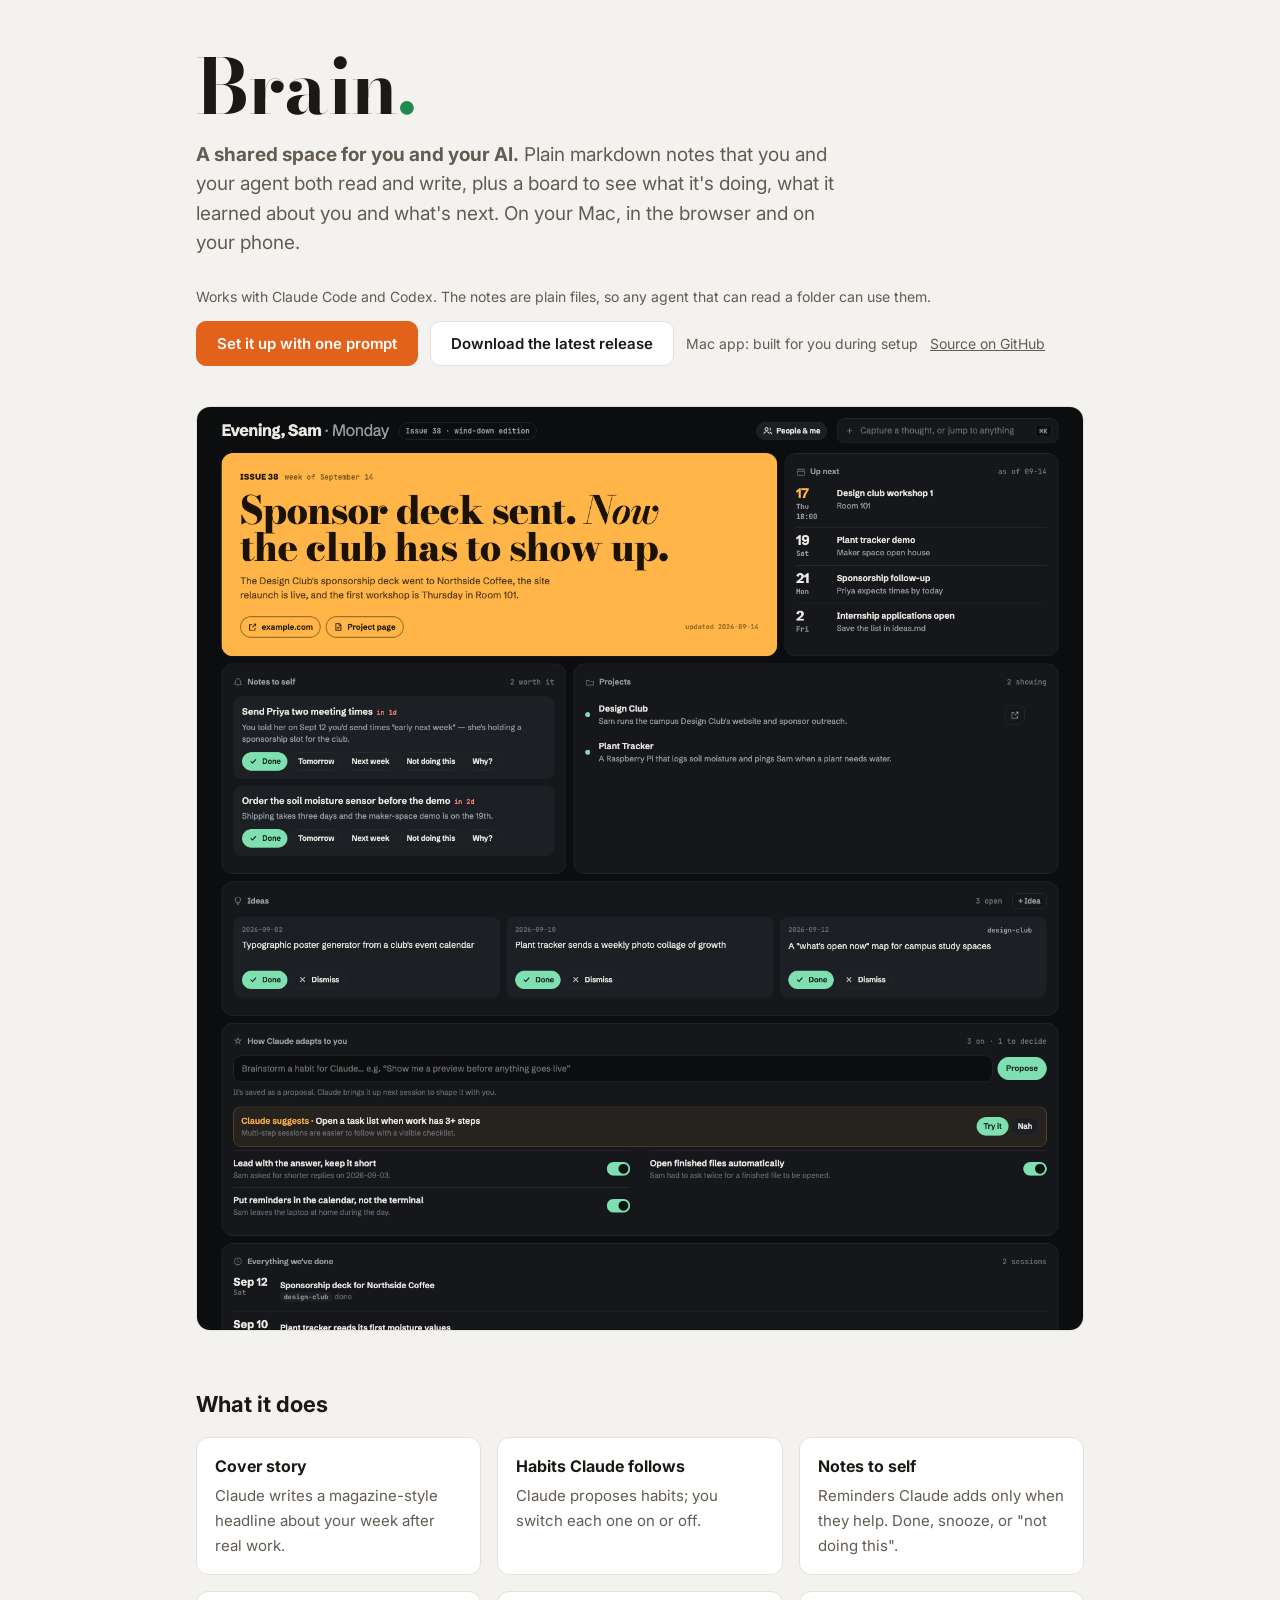
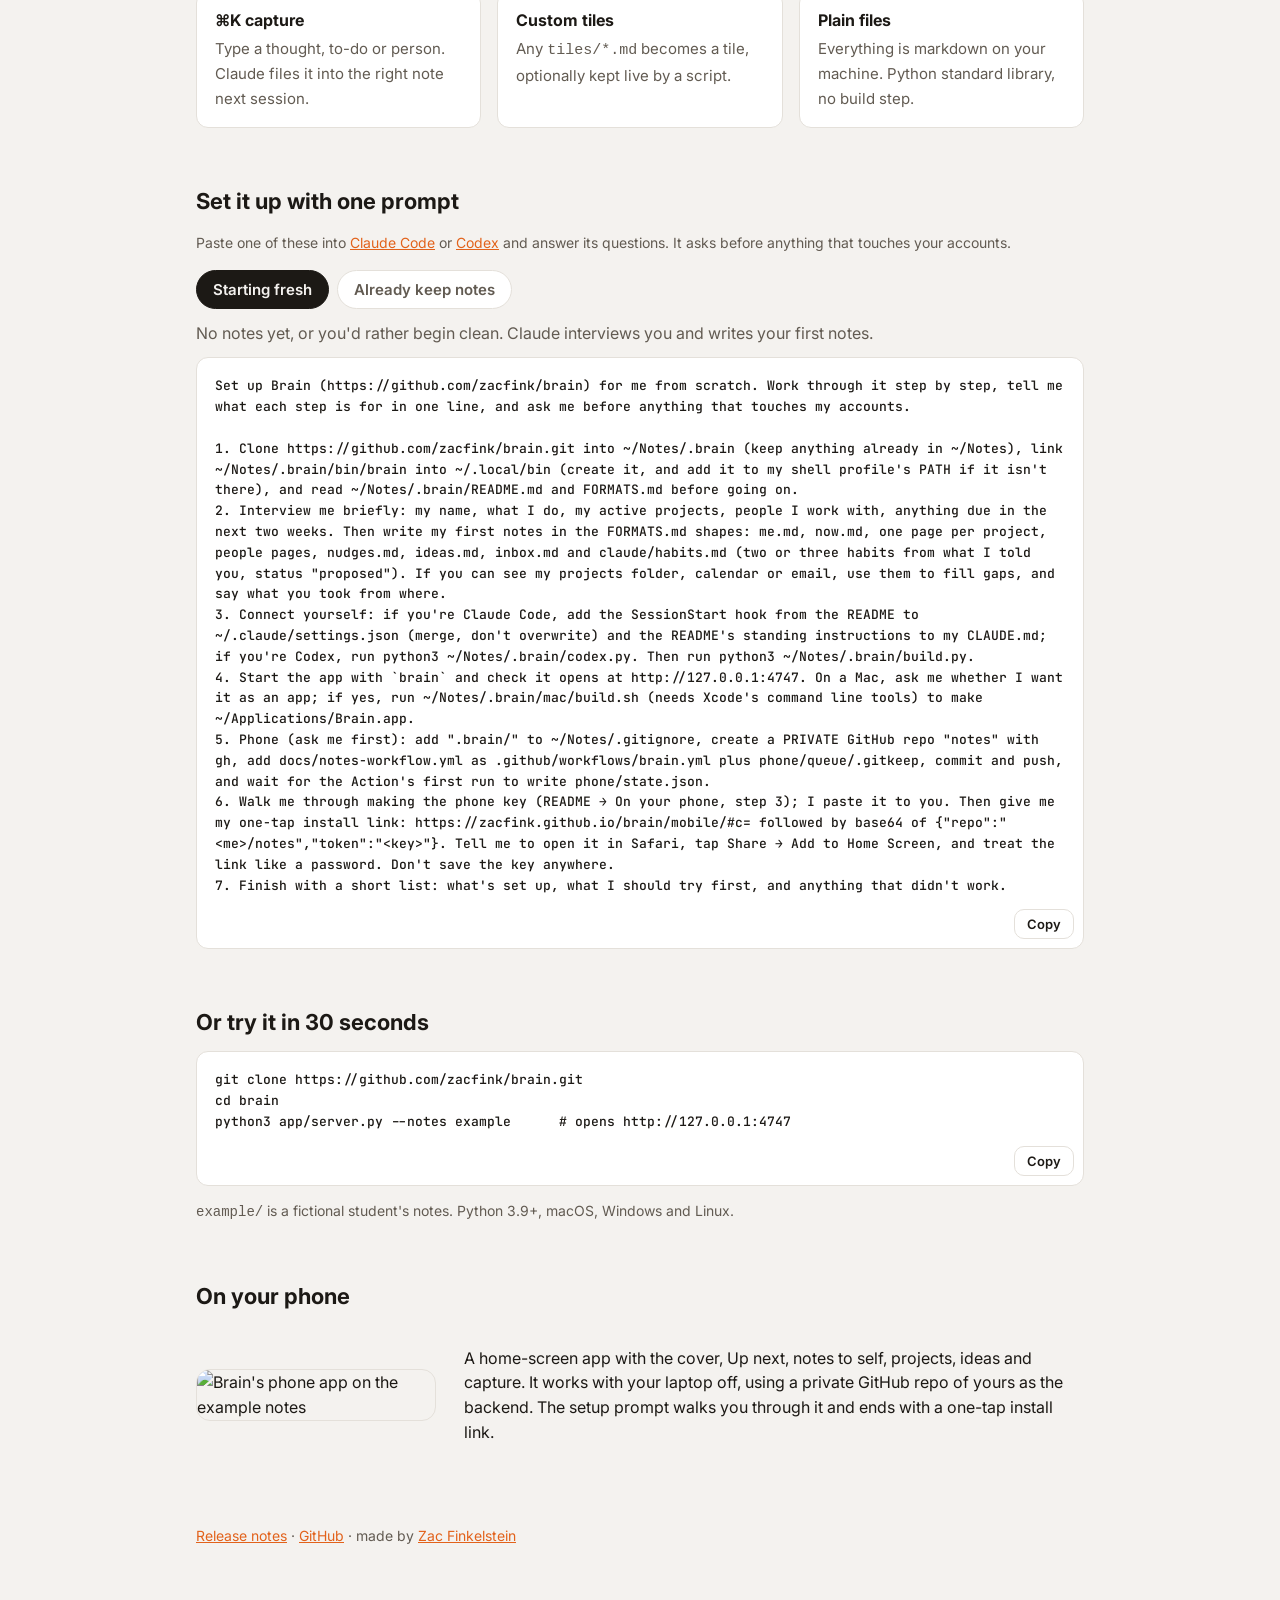
==== index.html @ a4e73961 "Reposition as a shared space for you and your AI; Codex in setup prompts README top and download pag" ====
<!doctype html>
<html lang="en">
<head>
<meta charset="utf-8">
<meta name="viewport" content="width=device-width, initial-scale=1">
<title>Brain — a shared space for you and your AI</title>
<meta name="description" content="Plain markdown notes you and your AI agent both read and write, plus a board to see what it's doing, what it learned about you and what's next. Works with Claude Code and Codex.">
<link rel="icon" href="mobile/icon-192.png">
<link rel="apple-touch-icon" href="mobile/icon-180.png">
<link rel="preconnect" href="https://fonts.googleapis.com">
<link rel="preconnect" href="https://fonts.gstatic.com" crossorigin>
<link href="https://fonts.googleapis.com/css2?family=Inter:wght@400;500;600;700&family=Bodoni+Moda:opsz,wght@6..96,700&family=JetBrains+Mono:wght@500&display=swap" rel="stylesheet">
<style>
/* Brain light / dark, from app/theme.css */
:root { --bg: #f4f2ef; --tile: #ffffff; --line: #e4e0da; --ink: #1c1915; --muted: #625b52; --accent: #e2621b; --accent-ink: #ffffff; --good: #1f8a4c; color-scheme: light dark; }
@media (prefers-color-scheme: dark) {
  :root { --bg: #0e0d0c; --tile: #171513; --line: #2a2622; --ink: #efeae3; --muted: #a19a91; --accent: #ff8a3d; --accent-ink: #1a0d03; --good: #5fd38d; }
}
* { box-sizing: border-box; }
body { margin: 0; background: var(--bg); color: var(--ink); font: 16px/1.55 Inter, system-ui, sans-serif; }
main { max-width: 920px; margin: 0 auto; padding: 48px 16px 80px; }
h1 { font: 700 clamp(44px, 9vw, 76px)/1 "Bodoni Moda", Georgia, serif; margin: 0 0 16px; letter-spacing: -.01em; }
h1 .dot { color: var(--good); }
h2 { font-size: 22px; margin: 56px 0 8px; }
.lede { font-size: 19px; color: var(--muted); max-width: 640px; margin: 0 0 28px; }
.actions { display: flex; flex-wrap: wrap; gap: 12px; align-items: center; }
.btn { display: inline-block; padding: 12px 20px; border-radius: 10px; font: 600 15px Inter, sans-serif; text-decoration: none; border: 1px solid var(--line); color: var(--ink); background: var(--tile); cursor: pointer; }
.btn.primary { background: var(--accent); color: var(--accent-ink); border-color: var(--accent); }
.small { font-size: 14px; color: var(--muted); }
a { color: var(--accent); }
img { max-width: 100%; height: auto; border-radius: 14px; border: 1px solid var(--line); display: block; }
.shot { margin: 40px 0 0; }
.tabs { display: flex; gap: 8px; margin: 16px 0 0; flex-wrap: wrap; }
.tabs button { font: 600 15px Inter, sans-serif; padding: 9px 16px; border-radius: 999px; border: 1px solid var(--line); background: var(--tile); color: var(--muted); cursor: pointer; }
.tabs button[aria-selected="true"] { background: var(--ink); color: var(--bg); border-color: var(--ink); }
.prompt { position: relative; margin-top: 12px; }
.prompt p { margin: 8px 0 12px; color: var(--muted); }
pre { margin: 0; padding: 18px; background: var(--tile); border: 1px solid var(--line); border-radius: 12px; overflow-x: auto; font: 500 13px/1.6 "JetBrains Mono", ui-monospace, monospace; white-space: pre-wrap; overflow-wrap: anywhere; padding-bottom: 52px; }
.copy.btn { position: absolute; bottom: 10px; right: 10px; padding: 6px 12px; font-size: 13px; }
.grid { display: grid; grid-template-columns: repeat(auto-fit, minmax(min(240px, 100%), 1fr)); gap: 16px; margin-top: 16px; }
.card { background: var(--tile); border: 1px solid var(--line); border-radius: 12px; padding: 16px 18px; }
.card b { display: block; margin-bottom: 4px; }
.card span { color: var(--muted); font-size: 15px; }
.phone { display: grid; grid-template-columns: minmax(0, 240px) 1fr; gap: 28px; align-items: center; margin-top: 16px; }
@media (max-width: 600px) { .phone { grid-template-columns: 1fr; } .phone img { max-width: 240px; } }
footer { margin-top: 64px; font-size: 14px; color: var(--muted); }
:focus-visible { outline: 2px solid var(--accent); outline-offset: 2px; }
</style>
</head>
<body>
<main>
  <h1>Brain<span class="dot">.</span></h1>
  <p class="lede"><b>A shared space for you and your AI.</b> Plain markdown notes that you and your agent both read and write, plus a board to see what it's doing, what it learned about you and what's next. On your Mac, in the browser and on your phone.</p>
  <p class="small">Works with Claude Code and Codex. The notes are plain files, so any agent that can read a folder can use them.</p>
  <div class="actions">
    <a class="btn primary" href="#setup">Set it up with one prompt</a>
    <a class="btn" href="https://github.com/zacfink/brain/releases/latest">Download the latest release</a>
    <span class="small">Mac app: built for you during setup</span>
    <a class="small" href="https://github.com/zacfink/brain">Source on GitHub</a>
  </div>
  <img class="shot" src="docs/screenshot.png" alt="Brain app running on the example notes">

  <h2>What it does</h2>
  <div class="grid">
    <div class="card"><b>Cover story</b><span>Claude writes a magazine-style headline about your week after real work.</span></div>
    <div class="card"><b>Habits Claude follows</b><span>Claude proposes habits; you switch each one on or off.</span></div>
    <div class="card"><b>Notes to self</b><span>Reminders Claude adds only when they help. Done, snooze, or "not doing this".</span></div>
    <div class="card"><b>⌘K capture</b><span>Type a thought, to-do or person. Claude files it into the right note next session.</span></div>
    <div class="card"><b>Custom tiles</b><span>Any <code>tiles/*.md</code> becomes a tile, optionally kept live by a script.</span></div>
    <div class="card"><b>Plain files</b><span>Everything is markdown on your machine. Python standard library, no build step.</span></div>
  </div>

  <h2 id="setup">Set it up with one prompt</h2>
  <p class="small">Paste one of these into <a href="https://claude.com/claude-code">Claude Code</a> or <a href="https://github.com/openai/codex">Codex</a> and answer its questions. It asks before anything that touches your accounts.</p>
  <div class="tabs" role="tablist">
    <button role="tab" aria-selected="true" aria-controls="p-fresh" id="t-fresh">Starting fresh</button>
    <button role="tab" aria-selected="false" aria-controls="p-notes" id="t-notes">Already keep notes</button>
  </div>
  <div class="prompt" role="tabpanel" id="p-fresh" aria-labelledby="t-fresh">
    <p>No notes yet, or you'd rather begin clean. Claude interviews you and writes your first notes.</p>
    <pre>Set up Brain (https://github.com/zacfink/brain) for me from scratch. Work through it step by step, tell me what each step is for in one line, and ask me before anything that touches my accounts.

1. Clone https://github.com/zacfink/brain.git into ~/Notes/.brain (keep anything already in ~/Notes), link ~/Notes/.brain/bin/brain into ~/.local/bin (create it, and add it to my shell profile's PATH if it isn't there), and read ~/Notes/.brain/README.md and FORMATS.md before going on.
2. Interview me briefly: my name, what I do, my active projects, people I work with, anything due in the next two weeks. Then write my first notes in the FORMATS.md shapes: me.md, now.md, one page per project, people pages, nudges.md, ideas.md, inbox.md and claude/habits.md (two or three habits from what I told you, status "proposed"). If you can see my projects folder, calendar or email, use them to fill gaps, and say what you took from where.
3. Connect yourself: if you're Claude Code, add the SessionStart hook from the README to ~/.claude/settings.json (merge, don't overwrite) and the README's standing instructions to my CLAUDE.md; if you're Codex, run python3 ~/Notes/.brain/codex.py. Then run python3 ~/Notes/.brain/build.py.
4. Start the app with `brain` and check it opens at http://127.0.0.1:4747. On a Mac, ask me whether I want it as an app; if yes, run ~/Notes/.brain/mac/build.sh (needs Xcode's command line tools) to make ~/Applications/Brain.app.
5. Phone (ask me first): add ".brain/" to ~/Notes/.gitignore, create a PRIVATE GitHub repo "notes" with gh, add docs/notes-workflow.yml as .github/workflows/brain.yml plus phone/queue/.gitkeep, commit and push, and wait for the Action's first run to write phone/state.json.
6. Walk me through making the phone key (README → On your phone, step 3); I paste it to you. Then give me my one-tap install link: https://zacfink.github.io/brain/mobile/#c= followed by base64 of {"repo":"&lt;me&gt;/notes","token":"&lt;key&gt;"}. Tell me to open it in Safari, tap Share → Add to Home Screen, and treat the link like a password. Don't save the key anywhere.
7. Finish with a short list: what's set up, what I should try first, and anything that didn't work.</pre>
    <button class="btn copy" type="button">Copy</button>
  </div>
  <div class="prompt" role="tabpanel" id="p-notes" aria-labelledby="t-notes" hidden>
    <p>Obsidian, Notion, Apple Notes or a markdown folder. Claude builds your Brain from them and never touches the originals.</p>
    <pre>Set up Brain (https://github.com/zacfink/brain) for me from the notes I already have. Work through it step by step, tell me what each step is for in one line, and ask me before anything that touches my accounts.

1. Ask me where my existing notes are (an Obsidian vault, a Notion or Apple Notes export, or any folder of markdown or text). Treat that folder as read-only: never move, rename, edit or delete anything in it. If it is ~/Notes itself, stop and ask me where Brain's notes should go instead.
2. Clone https://github.com/zacfink/brain.git into ~/Notes/.brain (keep anything already in ~/Notes), link ~/Notes/.brain/bin/brain into ~/.local/bin (create it, and add it to my shell profile's PATH if it isn't there), and read ~/Notes/.brain/README.md and FORMATS.md before going on.
3. Skim my existing notes and tell me in a few lines what you found: active projects, people, anything due soon, recurring themes. Ask me at most 3 short questions to fill gaps.
4. Draft my Brain notes in the FORMATS.md shapes from what you found: me.md, now.md, one page per active project, people pages, nudges.md, ideas.md, inbox.md and claude/habits.md (two or three habits, status "proposed"). After each fact, note which original file it came from. Leave out anything that looks private (passwords, health, money) unless I say to include it. Show me the list of pages before writing them.
5. Connect yourself: if you're Claude Code, add the SessionStart hook from the README to ~/.claude/settings.json (merge, don't overwrite) and the README's standing instructions to my CLAUDE.md; if you're Codex, run python3 ~/Notes/.brain/codex.py. Then run python3 ~/Notes/.brain/build.py.
6. Start the app with `brain` and check it opens at http://127.0.0.1:4747. On a Mac, ask me whether I want it as an app; if yes, run ~/Notes/.brain/mac/build.sh (needs Xcode's command line tools) to make ~/Applications/Brain.app.
7. Phone (ask me first): add ".brain/" to ~/Notes/.gitignore, create a PRIVATE GitHub repo "notes" with gh, add docs/notes-workflow.yml as .github/workflows/brain.yml plus phone/queue/.gitkeep, commit and push, and wait for the Action's first run to write phone/state.json. Then walk me through the phone key (README → On your phone, step 3) and give me my one-tap install link, as in the from-scratch setup. Don't save the key anywhere.
8. Finish with a short list: what's set up, what came from which of my old notes, what I should try first, and anything that didn't work.</pre>
    <button class="btn copy" type="button">Copy</button>
  </div>

  <h2>Or try it in 30 seconds</h2>
  <div class="prompt">
    <pre>git clone https://github.com/zacfink/brain.git
cd brain
python3 app/server.py --notes example      # opens http://127.0.0.1:4747</pre>
    <button class="btn copy" type="button">Copy</button>
  </div>
  <p class="small"><code>example/</code> is a fictional student's notes. Python 3.9+, macOS, Windows and Linux.</p>

  <h2>On your phone</h2>
  <div class="phone">
    <img src="docs/phone.png" alt="Brain's phone app on the example notes" loading="lazy">
    <p>A home-screen app with the cover, Up next, notes to self, projects, ideas and capture. It works with your laptop off, using a private GitHub repo of yours as the backend. The setup prompt walks you through it and ends with a one-tap install link.</p>
  </div>

  <footer><a href="https://github.com/zacfink/brain/releases/latest">Release notes</a> · <a href="https://github.com/zacfink/brain">GitHub</a> · made by <a href="https://zacfinkelstein.ca">Zac Finkelstein</a></footer>
</main>
<script>
document.querySelectorAll('[role=tab]').forEach(t => t.onclick = () => {
  document.querySelectorAll('[role=tab]').forEach(o => {
    const on = o === t;
    o.setAttribute('aria-selected', on);
    document.getElementById(o.getAttribute('aria-controls')).hidden = !on;
  });
});
document.querySelectorAll('.copy').forEach(b => b.onclick = async () => {
  try { await navigator.clipboard.writeText(b.previousElementSibling.textContent); b.textContent = 'Copied'; }
  catch { b.textContent = 'Select and copy'; }
  setTimeout(() => b.textContent = 'Copy', 1600);
});
</script>
</body>
</html>
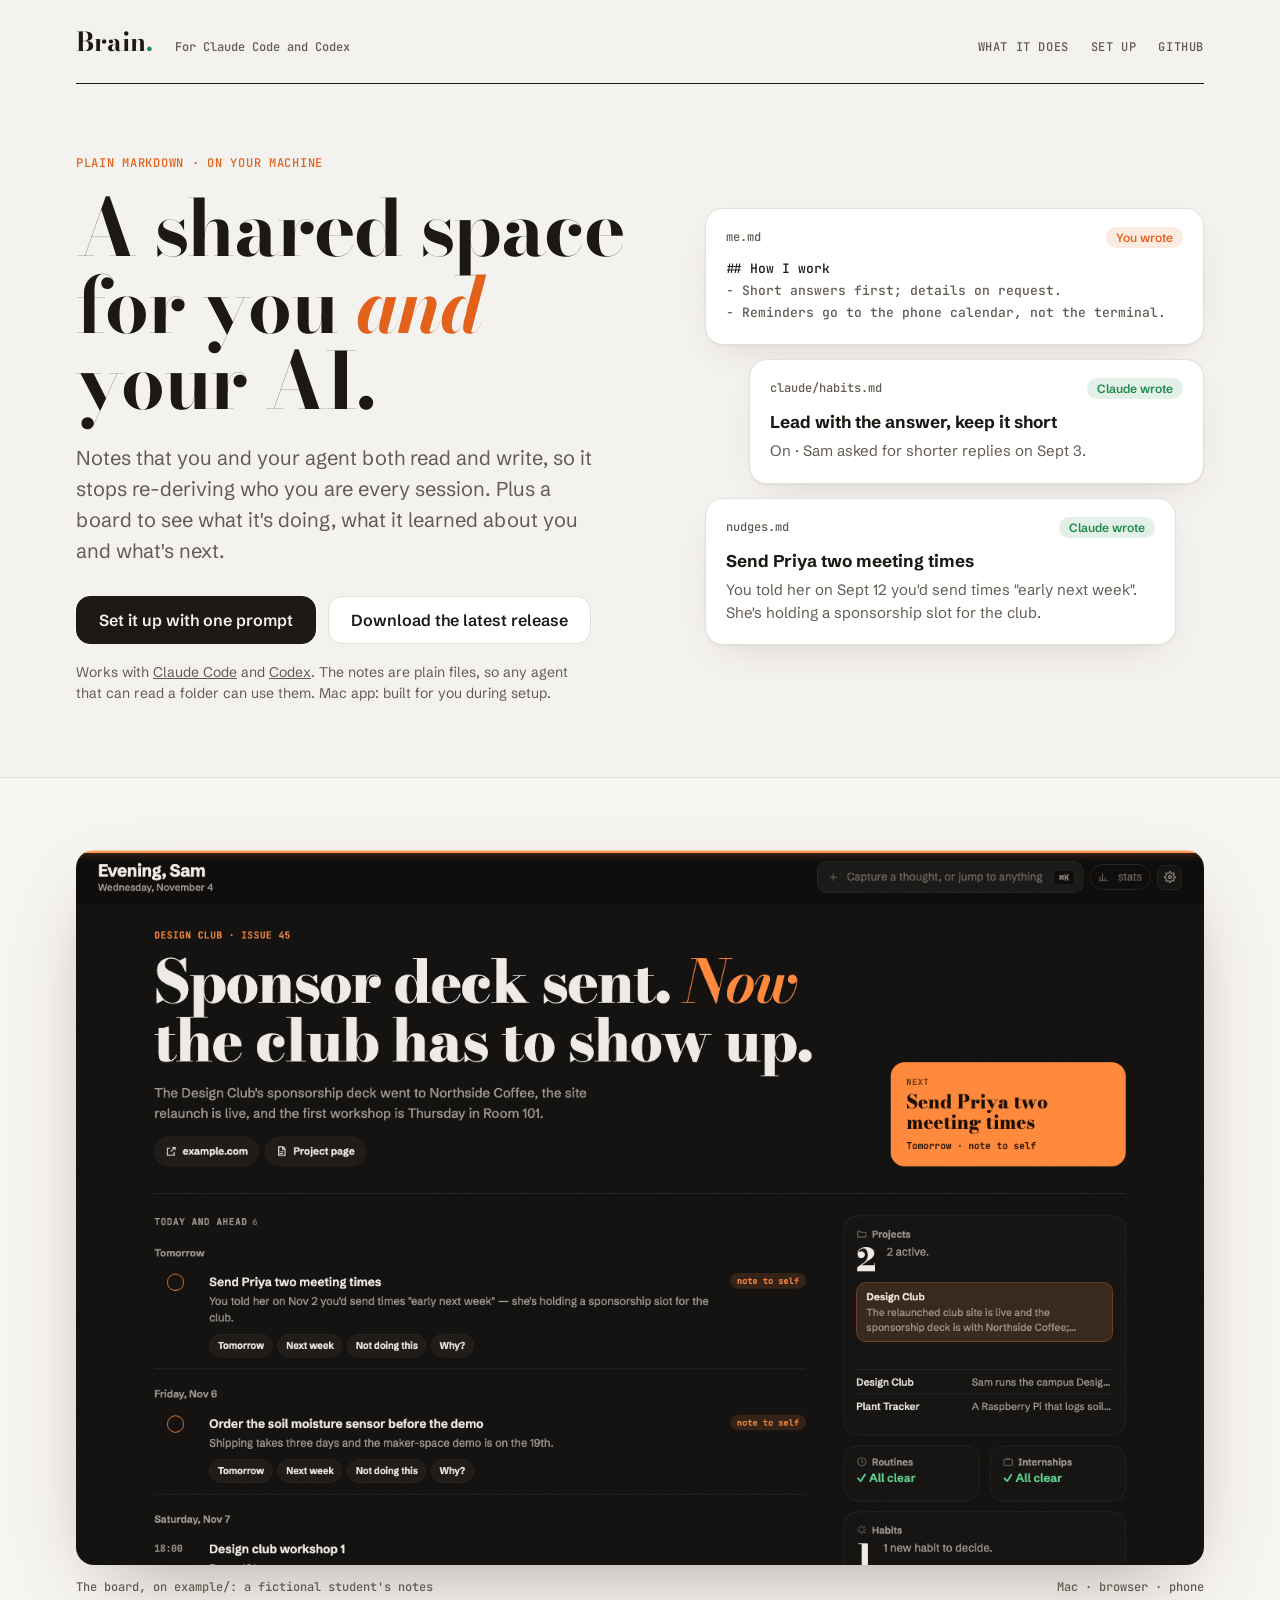
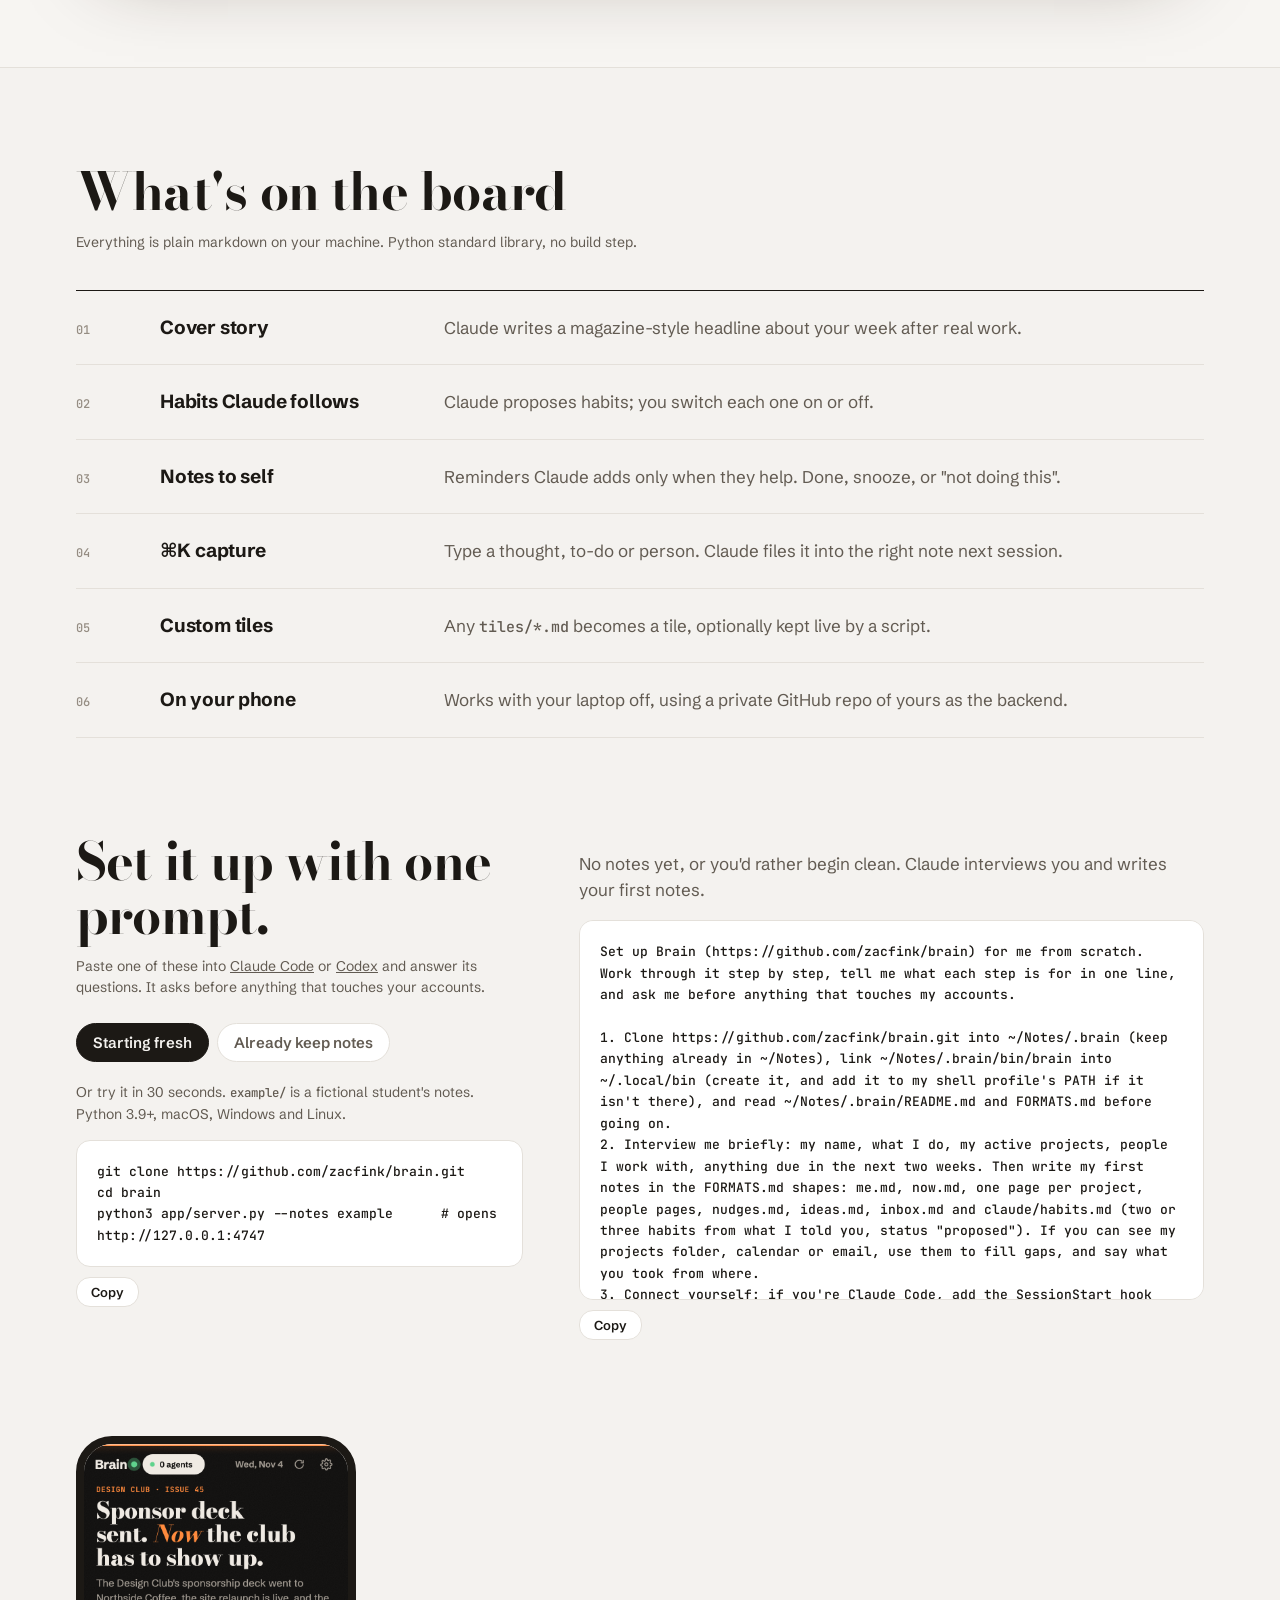
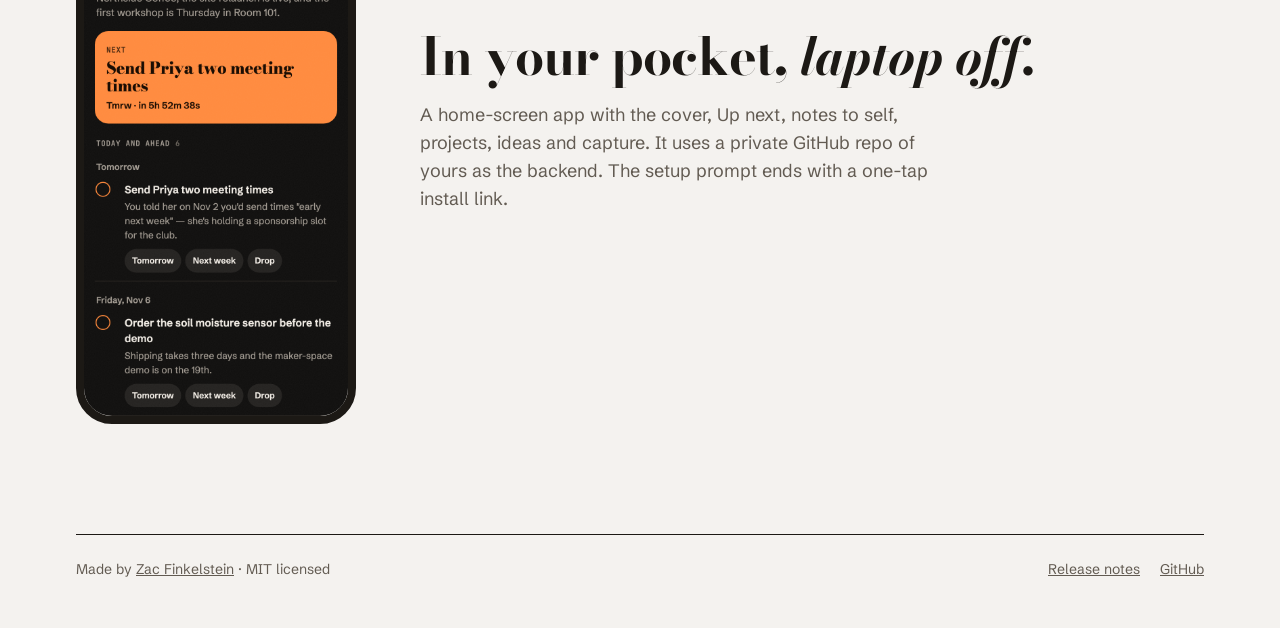
==== commit cc8844ba: "Front page redesign + Two authors download page - New default layout, Front page (Mac and phone): th" ====
--- a/index.html
+++ b/index.html
@@ -9,76 +9,170 @@
 <link rel="apple-touch-icon" href="mobile/icon-180.png">
 <link rel="preconnect" href="https://fonts.googleapis.com">
 <link rel="preconnect" href="https://fonts.gstatic.com" crossorigin>
-<link href="https://fonts.googleapis.com/css2?family=Inter:wght@400;500;600;700&family=Bodoni+Moda:opsz,wght@6..96,700&family=JetBrains+Mono:wght@500&display=swap" rel="stylesheet">
+<link href="https://fonts.googleapis.com/css2?family=Schibsted+Grotesk:wght@400;500;600;700&family=Bodoni+Moda:ital,opsz,wght@0,6..96,700;1,6..96,700&family=JetBrains+Mono:wght@500&display=swap" rel="stylesheet">
 <style>
-/* Brain light / dark, from app/theme.css */
-:root { --bg: #f4f2ef; --tile: #ffffff; --line: #e4e0da; --ink: #1c1915; --muted: #625b52; --accent: #e2621b; --accent-ink: #ffffff; --good: #1f8a4c; color-scheme: light dark; }
-@media (prefers-color-scheme: dark) {
-  :root { --bg: #0e0d0c; --tile: #171513; --line: #2a2622; --ink: #efeae3; --muted: #a19a91; --accent: #ff8a3d; --accent-ink: #1a0d03; --good: #5fd38d; }
+/* Brain light / dark, from app/theme.css. The hero shows real lines from example/, labelled by who wrote them. */
+:root { --bg: #f4f2ef; --tile: #ffffff; --tile-2: #f7f5f2; --line: #e4e0da; --ink: #1c1915; --muted: #625b52; --dim: #958d83;
+  --accent: #e2621b; --accent-ink: #fff; --cover: #ffb547; --good: #1f8a4c; color-scheme: light dark;
+  --sans: "Schibsted Grotesk", -apple-system, system-ui, sans-serif; --display: "Bodoni Moda", Didot, Georgia, serif; --mono: "JetBrains Mono", ui-monospace, monospace; }
+@media (prefers-color-scheme: dark) { :root:not([data-theme=light]) { --bg: #0e0d0c; --tile: #171513; --tile-2: #1f1c19; --line: #2a2622; --ink: #efeae3; --muted: #a19a91; --dim: #6f6961; --accent: #ff8a3d; --accent-ink: #1a0d03; --good: #5fd38d; } }
+* { box-sizing: border-box; }
+body { margin: 0; background: var(--bg); color: var(--ink); font: 17px/1.55 var(--sans); -webkit-font-smoothing: antialiased; }
+a { color: inherit; }
+.wrap { max-width: 1160px; margin: 0 auto; padding: 0 16px; }
+nav { display: flex; align-items: baseline; gap: 22px; padding: 22px 0; border-bottom: 1px solid var(--ink); }
+.mark { font: 700 26px var(--display); text-decoration: none; }
+.mark i { color: var(--good); font-style: normal; }
+nav .sp { flex: 1; }
+nav a.l { font: 500 12px var(--mono); color: var(--muted); text-decoration: none; text-transform: uppercase; letter-spacing: .05em; }
+.meta { font: 500 12px var(--mono); color: var(--muted); }
+
+.hero { display: grid; grid-template-columns: 1.15fr 1fr; gap: 56px; padding: 64px 0 72px; align-items: center; }
+.kicker { font: 500 12px var(--mono); color: var(--accent); letter-spacing: .06em; text-transform: uppercase; }
+h1 { font: 700 clamp(44px, 6.2vw, 78px)/.98 var(--display); letter-spacing: -.02em; margin: 16px 0 22px; }
+h1 em { color: var(--accent); }
+.lede { font-size: 20px; color: var(--muted); max-width: 520px; margin: 0 0 30px; }
+.actions { display: flex; gap: 12px; flex-wrap: wrap; align-items: center; }
+.btn { display: inline-flex; padding: 13px 22px; border-radius: 14px; font: 600 16px var(--sans); text-decoration: none; border: 1px solid var(--line); background: var(--tile); color: var(--ink); cursor: pointer; transition: transform .18s, background-color .2s; }
+.btn:active { transform: scale(.96); }
+.btn.primary { background: var(--ink); color: var(--bg); border-color: var(--ink); }
+.small { font-size: 14px; color: var(--muted); }
+.fine { margin: 18px 0 0; max-width: 520px; }
+:focus-visible { outline: 2px solid var(--accent); outline-offset: 2px; }
+
+/* The two-author stack: real lines from example/ */
+.stack { position: relative; display: grid; gap: 14px; }
+.file { background: var(--tile); border: 1px solid var(--line); border-radius: 18px; padding: 18px 20px 20px; box-shadow: 0 1px 2px rgba(60,40,20,.05), 0 14px 40px -18px rgba(60,40,20,.18); }
+.file:nth-child(2) { margin-left: 44px; }
+.file:nth-child(3) { margin-right: 28px; }
+.file header { display: flex; align-items: center; gap: 10px; font: 500 12px var(--mono); color: var(--muted); margin-bottom: 10px; }
+.file header .sp { flex: 1; }
+.by { font: 600 12px var(--sans); padding: 3px 10px; border-radius: 999px; }
+.by.you { background: color-mix(in srgb, var(--accent) 13%, transparent); color: var(--accent); }
+.by.ai { background: color-mix(in srgb, var(--good) 13%, transparent); color: var(--good); }
+.file h4 { margin: 0 0 4px; font-size: 17px; }
+.file p { margin: 0; color: var(--muted); font-size: 15px; }
+.file .md { font: 500 13px/1.7 var(--mono); color: var(--muted); }
+.file .md b { color: var(--ink); font-weight: 500; }
+
+.band { background: var(--tile-2); border-top: 1px solid var(--line); border-bottom: 1px solid var(--line); padding: 72px 0; }
+.band img { display: block; width: 100%; border-radius: 18px; box-shadow: 0 30px 80px -30px rgba(40,25,10,.4); }
+.cap { display: flex; justify-content: space-between; margin-top: 14px; }
+
+h2 { font: 700 clamp(32px, 4.6vw, 52px)/1.04 var(--display); letter-spacing: -.015em; margin: 0 0 12px; }
+section { padding: 96px 0 0; }
+.rows { margin-top: 36px; border-top: 1px solid var(--ink); }
+.row { display: grid; grid-template-columns: 60px 260px 1fr; gap: 24px; padding: 22px 0; border-bottom: 1px solid var(--line); align-items: baseline; }
+.row .n { font: 500 12px var(--mono); color: var(--dim); }
+.row b { font-size: 19px; letter-spacing: -.01em; }
+.row span { color: var(--muted); }
+code { font: 500 .88em var(--mono); }
+
+.setup { display: grid; grid-template-columns: 1fr 1.4fr; gap: 56px; }
+.tabs { display: flex; gap: 8px; flex-wrap: wrap; margin: 24px 0 0; }
+.tabs button { font: 600 15px var(--sans); padding: 9px 16px; border-radius: 999px; border: 1px solid var(--line); background: var(--tile); color: var(--muted); cursor: pointer; }
+.tabs button[aria-selected="true"] { background: var(--ink); color: var(--bg); border-color: var(--ink); }
+.panel p { color: var(--muted); }
+.prompt { position: relative; }
+pre { margin: 0; padding: 20px; background: var(--tile); border: 1px solid var(--line); border-radius: 14px; font: 500 13px/1.65 var(--mono); white-space: pre-wrap; overflow-wrap: anywhere; max-height: 380px; overflow: auto; }
+.copy { margin-top: 10px; padding: 6px 14px; font-size: 13px; }
+.try { margin-top: 20px; }
+
+.phone { display: grid; grid-template-columns: 280px 1fr; gap: 64px; align-items: center; }
+.phone img { width: 100%; border-radius: 36px; border: 8px solid var(--ink); display: block; }
+footer { margin-top: 110px; padding: 24px 0 48px; border-top: 1px solid var(--ink); display: flex; gap: 20px; flex-wrap: wrap; }
+footer .sp { flex: 1; }
+
+@media (max-width: 800px) {
+  nav a.l { display: none; }
+  .hero, .setup, .phone { grid-template-columns: 1fr; gap: 36px; }
+  .hero { padding-top: 36px; }
+  .file:nth-child(2) { margin-left: 18px; } .file:nth-child(3) { margin-right: 12px; }
+  .row { grid-template-columns: 1fr; gap: 4px; }
+  .phone img { max-width: 240px; }
 }
-* { box-sizing: border-box; }
-body { margin: 0; background: var(--bg); color: var(--ink); font: 16px/1.55 Inter, system-ui, sans-serif; }
-main { max-width: 920px; margin: 0 auto; padding: 48px 16px 80px; }
-h1 { font: 700 clamp(44px, 9vw, 76px)/1 "Bodoni Moda", Georgia, serif; margin: 0 0 16px; letter-spacing: -.01em; }
-h1 .dot { color: var(--good); }
-h2 { font-size: 22px; margin: 56px 0 8px; }
-.lede { font-size: 19px; color: var(--muted); max-width: 640px; margin: 0 0 28px; }
-.actions { display: flex; flex-wrap: wrap; gap: 12px; align-items: center; }
-.btn { display: inline-block; padding: 12px 20px; border-radius: 10px; font: 600 15px Inter, sans-serif; text-decoration: none; border: 1px solid var(--line); color: var(--ink); background: var(--tile); cursor: pointer; }
-.btn.primary { background: var(--accent); color: var(--accent-ink); border-color: var(--accent); }
-.small { font-size: 14px; color: var(--muted); }
-a { color: var(--accent); }
-img { max-width: 100%; height: auto; border-radius: 14px; border: 1px solid var(--line); display: block; }
-.shot { margin: 40px 0 0; }
-.tabs { display: flex; gap: 8px; margin: 16px 0 0; flex-wrap: wrap; }
-.tabs button { font: 600 15px Inter, sans-serif; padding: 9px 16px; border-radius: 999px; border: 1px solid var(--line); background: var(--tile); color: var(--muted); cursor: pointer; }
-.tabs button[aria-selected="true"] { background: var(--ink); color: var(--bg); border-color: var(--ink); }
-.prompt { position: relative; margin-top: 12px; }
-.prompt p { margin: 8px 0 12px; color: var(--muted); }
-pre { margin: 0; padding: 18px; background: var(--tile); border: 1px solid var(--line); border-radius: 12px; overflow-x: auto; font: 500 13px/1.6 "JetBrains Mono", ui-monospace, monospace; white-space: pre-wrap; overflow-wrap: anywhere; padding-bottom: 52px; }
-.copy.btn { position: absolute; bottom: 10px; right: 10px; padding: 6px 12px; font-size: 13px; }
-.grid { display: grid; grid-template-columns: repeat(auto-fit, minmax(min(240px, 100%), 1fr)); gap: 16px; margin-top: 16px; }
-.card { background: var(--tile); border: 1px solid var(--line); border-radius: 12px; padding: 16px 18px; }
-.card b { display: block; margin-bottom: 4px; }
-.card span { color: var(--muted); font-size: 15px; }
-.phone { display: grid; grid-template-columns: minmax(0, 240px) 1fr; gap: 28px; align-items: center; margin-top: 16px; }
-@media (max-width: 600px) { .phone { grid-template-columns: 1fr; } .phone img { max-width: 240px; } }
-footer { margin-top: 64px; font-size: 14px; color: var(--muted); }
-:focus-visible { outline: 2px solid var(--accent); outline-offset: 2px; }
+@media (prefers-reduced-motion: reduce) { .btn { transition: none; } }
 </style>
 </head>
 <body>
-<main>
-  <h1>Brain<span class="dot">.</span></h1>
-  <p class="lede"><b>A shared space for you and your AI.</b> Plain markdown notes that you and your agent both read and write, plus a board to see what it's doing, what it learned about you and what's next. On your Mac, in the browser and on your phone.</p>
-  <p class="small">Works with Claude Code and Codex. The notes are plain files, so any agent that can read a folder can use them.</p>
-  <div class="actions">
-    <a class="btn primary" href="#setup">Set it up with one prompt</a>
-    <a class="btn" href="https://github.com/zacfink/brain/releases/latest">Download the latest release</a>
-    <span class="small">Mac app: built for you during setup</span>
-    <a class="small" href="https://github.com/zacfink/brain">Source on GitHub</a>
+<div class="wrap">
+  <nav>
+    <a class="mark" href="#">Brain<i>.</i></a>
+    <span class="meta">For Claude Code and Codex</span>
+    <span class="sp"></span>
+    <a class="l" href="#what">What it does</a>
+    <a class="l" href="#setup">Set up</a>
+    <a class="l" href="https://github.com/zacfink/brain">GitHub</a>
+  </nav>
+
+  <header class="hero">
+    <div>
+      <span class="kicker">Plain markdown · on your machine</span>
+      <h1>A shared space for you <em>and</em> your AI.</h1>
+      <p class="lede">Notes that you and your agent both read and write, so it stops re-deriving who you are every session. Plus a board to see what it's doing, what it learned about you and what's next.</p>
+      <div class="actions">
+        <a class="btn primary" href="#setup">Set it up with one prompt</a>
+        <a class="btn" href="https://github.com/zacfink/brain/releases/latest">Download the latest release</a>
+      </div>
+      <p class="small fine">Works with <a href="https://claude.com/claude-code">Claude Code</a> and <a href="https://github.com/openai/codex">Codex</a>. The notes are plain files, so any agent that can read a folder can use them. Mac app: built for you during setup.</p>
+    </div>
+    <div class="stack" aria-label="Example notes from the demo folder">
+      <div class="file">
+        <header><span>me.md</span><span class="sp"></span><span class="by you">You wrote</span></header>
+        <div class="md"><b>## How I work</b><br>- Short answers first; details on request.<br>- Reminders go to the phone calendar, not the terminal.</div>
+      </div>
+      <div class="file">
+        <header><span>claude/habits.md</span><span class="sp"></span><span class="by ai">Claude wrote</span></header>
+        <h4>Lead with the answer, keep it short</h4>
+        <p>On · Sam asked for shorter replies on Sept 3.</p>
+      </div>
+      <div class="file">
+        <header><span>nudges.md</span><span class="sp"></span><span class="by ai">Claude wrote</span></header>
+        <h4>Send Priya two meeting times</h4>
+        <p>You told her on Sept 12 you'd send times "early next week". She's holding a sponsorship slot for the club.</p>
+      </div>
+    </div>
+  </header>
+</div>
+
+<div class="band">
+  <div class="wrap">
+    <img src="docs/screenshot.png" alt="Brain app running on the example notes">
+    <div class="cap"><span class="meta">The board, on example/: a fictional student's notes</span><span class="meta">Mac · browser · phone</span></div>
   </div>
-  <img class="shot" src="docs/screenshot.png" alt="Brain app running on the example notes">
-
-  <h2>What it does</h2>
-  <div class="grid">
-    <div class="card"><b>Cover story</b><span>Claude writes a magazine-style headline about your week after real work.</span></div>
-    <div class="card"><b>Habits Claude follows</b><span>Claude proposes habits; you switch each one on or off.</span></div>
-    <div class="card"><b>Notes to self</b><span>Reminders Claude adds only when they help. Done, snooze, or "not doing this".</span></div>
-    <div class="card"><b>⌘K capture</b><span>Type a thought, to-do or person. Claude files it into the right note next session.</span></div>
-    <div class="card"><b>Custom tiles</b><span>Any <code>tiles/*.md</code> becomes a tile, optionally kept live by a script.</span></div>
-    <div class="card"><b>Plain files</b><span>Everything is markdown on your machine. Python standard library, no build step.</span></div>
-  </div>
-
-  <h2 id="setup">Set it up with one prompt</h2>
-  <p class="small">Paste one of these into <a href="https://claude.com/claude-code">Claude Code</a> or <a href="https://github.com/openai/codex">Codex</a> and answer its questions. It asks before anything that touches your accounts.</p>
-  <div class="tabs" role="tablist">
-    <button role="tab" aria-selected="true" aria-controls="p-fresh" id="t-fresh">Starting fresh</button>
-    <button role="tab" aria-selected="false" aria-controls="p-notes" id="t-notes">Already keep notes</button>
-  </div>
-  <div class="prompt" role="tabpanel" id="p-fresh" aria-labelledby="t-fresh">
-    <p>No notes yet, or you'd rather begin clean. Claude interviews you and writes your first notes.</p>
-    <pre>Set up Brain (https://github.com/zacfink/brain) for me from scratch. Work through it step by step, tell me what each step is for in one line, and ask me before anything that touches my accounts.
+</div>
+
+<div class="wrap">
+  <section id="what">
+    <h2>What's on the board</h2>
+    <p class="small">Everything is plain markdown on your machine. Python standard library, no build step.</p>
+    <div class="rows">
+      <div class="row"><span class="n">01</span><b>Cover story</b><span>Claude writes a magazine-style headline about your week after real work.</span></div>
+      <div class="row"><span class="n">02</span><b>Habits Claude follows</b><span>Claude proposes habits; you switch each one on or off.</span></div>
+      <div class="row"><span class="n">03</span><b>Notes to self</b><span>Reminders Claude adds only when they help. Done, snooze, or "not doing this".</span></div>
+      <div class="row"><span class="n">04</span><b>⌘K capture</b><span>Type a thought, to-do or person. Claude files it into the right note next session.</span></div>
+      <div class="row"><span class="n">05</span><b>Custom tiles</b><span>Any <code>tiles/*.md</code> becomes a tile, optionally kept live by a script.</span></div>
+      <div class="row"><span class="n">06</span><b>On your phone</b><span>Works with your laptop off, using a private GitHub repo of yours as the backend.</span></div>
+    </div>
+  </section>
+
+  <section id="setup" class="setup">
+    <div>
+      <h2>Set it up with one prompt.</h2>
+      <p class="small">Paste one of these into <a href="https://claude.com/claude-code">Claude Code</a> or <a href="https://github.com/openai/codex">Codex</a> and answer its questions. It asks before anything that touches your accounts.</p>
+      <div class="tabs" role="tablist">
+        <button role="tab" aria-selected="true" aria-controls="p-fresh" id="t-fresh">Starting fresh</button>
+        <button role="tab" aria-selected="false" aria-controls="p-notes" id="t-notes">Already keep notes</button>
+      </div>
+      <div class="try prompt"><p class="small">Or try it in 30 seconds. <code>example/</code> is a fictional student's notes. Python 3.9+, macOS, Windows and Linux.</p>
+        <pre>git clone https://github.com/zacfink/brain.git
+cd brain
+python3 app/server.py --notes example      # opens http://127.0.0.1:4747</pre><button class="btn copy" type="button">Copy</button></div>
+    </div>
+    <div>
+      <div class="panel" role="tabpanel" id="p-fresh" aria-labelledby="t-fresh">
+        <p>No notes yet, or you'd rather begin clean. Claude interviews you and writes your first notes.</p>
+        <div class="prompt"><pre>Set up Brain (https://github.com/zacfink/brain) for me from scratch. Work through it step by step, tell me what each step is for in one line, and ask me before anything that touches my accounts.
 
 1. Clone https://github.com/zacfink/brain.git into ~/Notes/.brain (keep anything already in ~/Notes), link ~/Notes/.brain/bin/brain into ~/.local/bin (create it, and add it to my shell profile's PATH if it isn't there), and read ~/Notes/.brain/README.md and FORMATS.md before going on.
 2. Interview me briefly: my name, what I do, my active projects, people I work with, anything due in the next two weeks. Then write my first notes in the FORMATS.md shapes: me.md, now.md, one page per project, people pages, nudges.md, ideas.md, inbox.md and claude/habits.md (two or three habits from what I told you, status "proposed"). If you can see my projects folder, calendar or email, use them to fill gaps, and say what you took from where.
@@ -86,12 +180,11 @@
 4. Start the app with `brain` and check it opens at http://127.0.0.1:4747. On a Mac, ask me whether I want it as an app; if yes, run ~/Notes/.brain/mac/build.sh (needs Xcode's command line tools) to make ~/Applications/Brain.app.
 5. Phone (ask me first): add ".brain/" to ~/Notes/.gitignore, create a PRIVATE GitHub repo "notes" with gh, add docs/notes-workflow.yml as .github/workflows/brain.yml plus phone/queue/.gitkeep, commit and push, and wait for the Action's first run to write phone/state.json.
 6. Walk me through making the phone key (README → On your phone, step 3); I paste it to you. Then give me my one-tap install link: https://zacfink.github.io/brain/mobile/#c= followed by base64 of {"repo":"&lt;me&gt;/notes","token":"&lt;key&gt;"}. Tell me to open it in Safari, tap Share → Add to Home Screen, and treat the link like a password. Don't save the key anywhere.
-7. Finish with a short list: what's set up, what I should try first, and anything that didn't work.</pre>
-    <button class="btn copy" type="button">Copy</button>
-  </div>
-  <div class="prompt" role="tabpanel" id="p-notes" aria-labelledby="t-notes" hidden>
-    <p>Obsidian, Notion, Apple Notes or a markdown folder. Claude builds your Brain from them and never touches the originals.</p>
-    <pre>Set up Brain (https://github.com/zacfink/brain) for me from the notes I already have. Work through it step by step, tell me what each step is for in one line, and ask me before anything that touches my accounts.
+7. Finish with a short list: what's set up, what I should try first, and anything that didn't work.</pre><button class="btn copy" type="button">Copy</button></div>
+      </div>
+      <div class="panel" role="tabpanel" id="p-notes" aria-labelledby="t-notes" hidden>
+        <p>Obsidian, Notion, Apple Notes or a markdown folder. Claude builds your Brain from them and never touches the originals.</p>
+        <div class="prompt"><pre>Set up Brain (https://github.com/zacfink/brain) for me from the notes I already have. Work through it step by step, tell me what each step is for in one line, and ask me before anything that touches my accounts.
 
 1. Ask me where my existing notes are (an Obsidian vault, a Notion or Apple Notes export, or any folder of markdown or text). Treat that folder as read-only: never move, rename, edit or delete anything in it. If it is ~/Notes itself, stop and ask me where Brain's notes should go instead.
 2. Clone https://github.com/zacfink/brain.git into ~/Notes/.brain (keep anything already in ~/Notes), link ~/Notes/.brain/bin/brain into ~/.local/bin (create it, and add it to my shell profile's PATH if it isn't there), and read ~/Notes/.brain/README.md and FORMATS.md before going on.
@@ -100,35 +193,24 @@
 5. Connect yourself: if you're Claude Code, add the SessionStart hook from the README to ~/.claude/settings.json (merge, don't overwrite) and the README's standing instructions to my CLAUDE.md; if you're Codex, run python3 ~/Notes/.brain/codex.py. Then run python3 ~/Notes/.brain/build.py.
 6. Start the app with `brain` and check it opens at http://127.0.0.1:4747. On a Mac, ask me whether I want it as an app; if yes, run ~/Notes/.brain/mac/build.sh (needs Xcode's command line tools) to make ~/Applications/Brain.app.
 7. Phone (ask me first): add ".brain/" to ~/Notes/.gitignore, create a PRIVATE GitHub repo "notes" with gh, add docs/notes-workflow.yml as .github/workflows/brain.yml plus phone/queue/.gitkeep, commit and push, and wait for the Action's first run to write phone/state.json. Then walk me through the phone key (README → On your phone, step 3) and give me my one-tap install link, as in the from-scratch setup. Don't save the key anywhere.
-8. Finish with a short list: what's set up, what came from which of my old notes, what I should try first, and anything that didn't work.</pre>
-    <button class="btn copy" type="button">Copy</button>
-  </div>
-
-  <h2>Or try it in 30 seconds</h2>
-  <div class="prompt">
-    <pre>git clone https://github.com/zacfink/brain.git
-cd brain
-python3 app/server.py --notes example      # opens http://127.0.0.1:4747</pre>
-    <button class="btn copy" type="button">Copy</button>
-  </div>
-  <p class="small"><code>example/</code> is a fictional student's notes. Python 3.9+, macOS, Windows and Linux.</p>
-
-  <h2>On your phone</h2>
-  <div class="phone">
-    <img src="docs/phone.png" alt="Brain's phone app on the example notes" loading="lazy">
-    <p>A home-screen app with the cover, Up next, notes to self, projects, ideas and capture. It works with your laptop off, using a private GitHub repo of yours as the backend. The setup prompt walks you through it and ends with a one-tap install link.</p>
-  </div>
-
-  <footer><a href="https://github.com/zacfink/brain/releases/latest">Release notes</a> · <a href="https://github.com/zacfink/brain">GitHub</a> · made by <a href="https://zacfinkelstein.ca">Zac Finkelstein</a></footer>
-</main>
+8. Finish with a short list: what's set up, what came from which of my old notes, what I should try first, and anything that didn't work.</pre><button class="btn copy" type="button">Copy</button></div>
+      </div>
+    </div>
+  </section>
+
+  <section class="phone">
+    <img src="docs/phone.png" loading="lazy" alt="Brain's phone app on the example notes">
+    <div>
+      <h2>In your pocket, <em>laptop off.</em></h2>
+      <p class="small" style="font-size:18px;max-width:520px">A home-screen app with the cover, Up next, notes to self, projects, ideas and capture. It uses a private GitHub repo of yours as the backend. The setup prompt ends with a one-tap install link.</p>
+    </div>
+  </section>
+
+  <footer class="small"><span>Made by <a href="https://zacfinkelstein.ca">Zac Finkelstein</a> · MIT licensed</span><span class="sp"></span><a href="https://github.com/zacfink/brain/releases/latest">Release notes</a><a href="https://github.com/zacfink/brain">GitHub</a></footer>
+</div>
 <script>
-document.querySelectorAll('[role=tab]').forEach(t => t.onclick = () => {
-  document.querySelectorAll('[role=tab]').forEach(o => {
-    const on = o === t;
-    o.setAttribute('aria-selected', on);
-    document.getElementById(o.getAttribute('aria-controls')).hidden = !on;
-  });
-});
+document.querySelectorAll('[role=tab]').forEach(t => t.onclick = () => document.querySelectorAll('[role=tab]').forEach(o => {
+  const on = o === t; o.setAttribute('aria-selected', on); document.getElementById(o.getAttribute('aria-controls')).hidden = !on; }));
 document.querySelectorAll('.copy').forEach(b => b.onclick = async () => {
   try { await navigator.clipboard.writeText(b.previousElementSibling.textContent); b.textContent = 'Copied'; }
   catch { b.textContent = 'Select and copy'; }
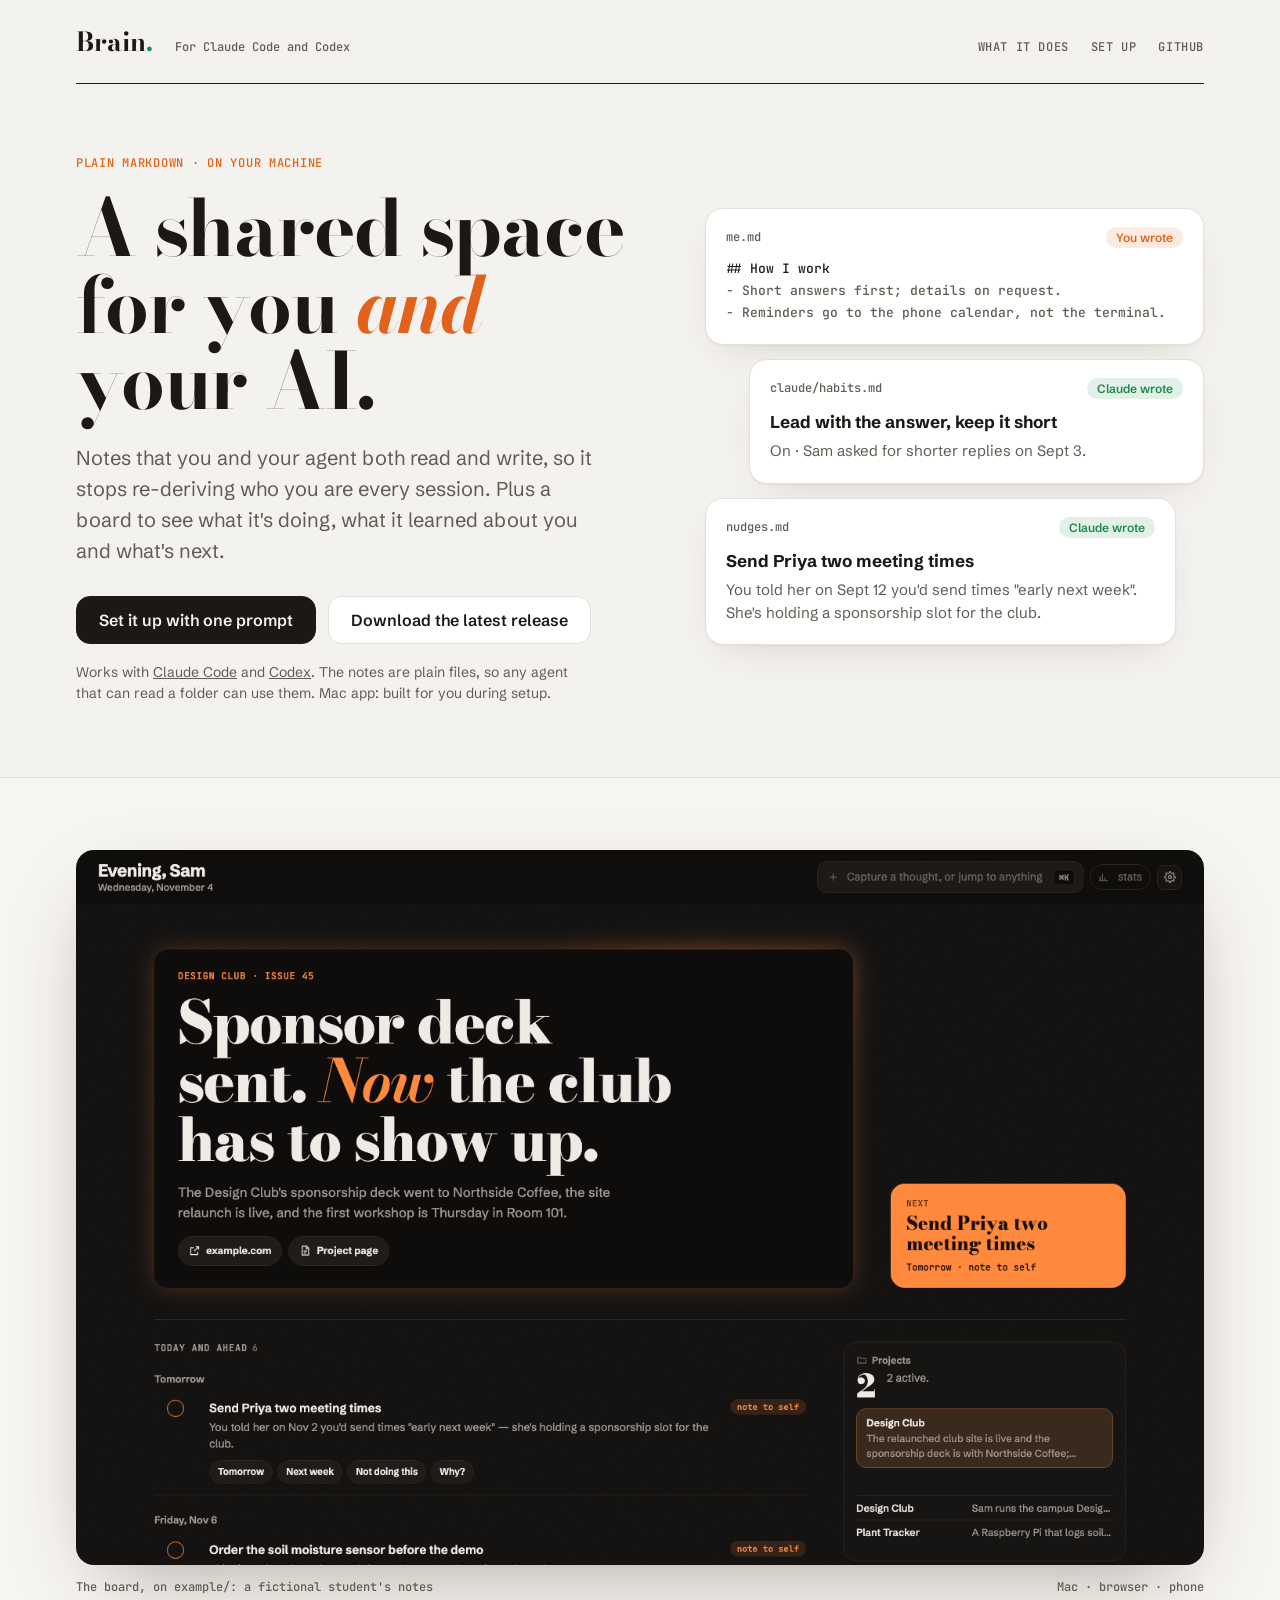
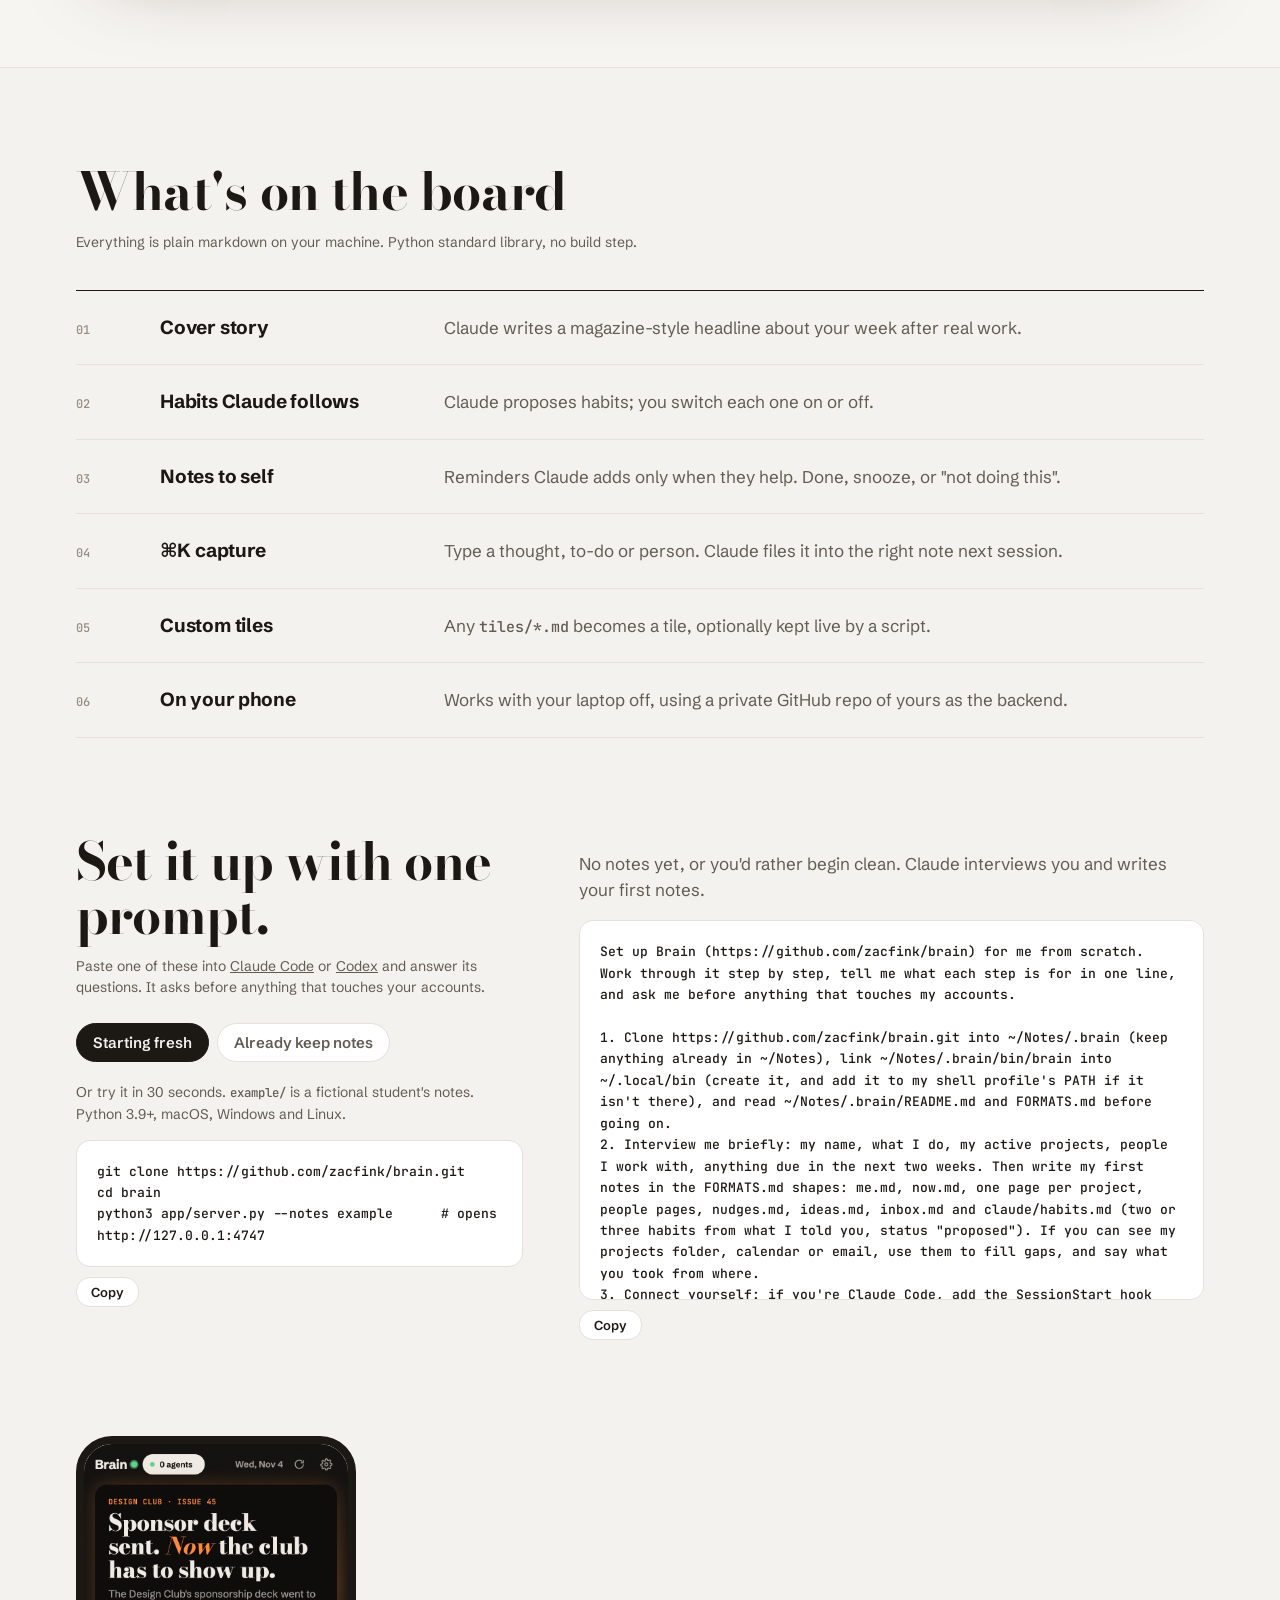
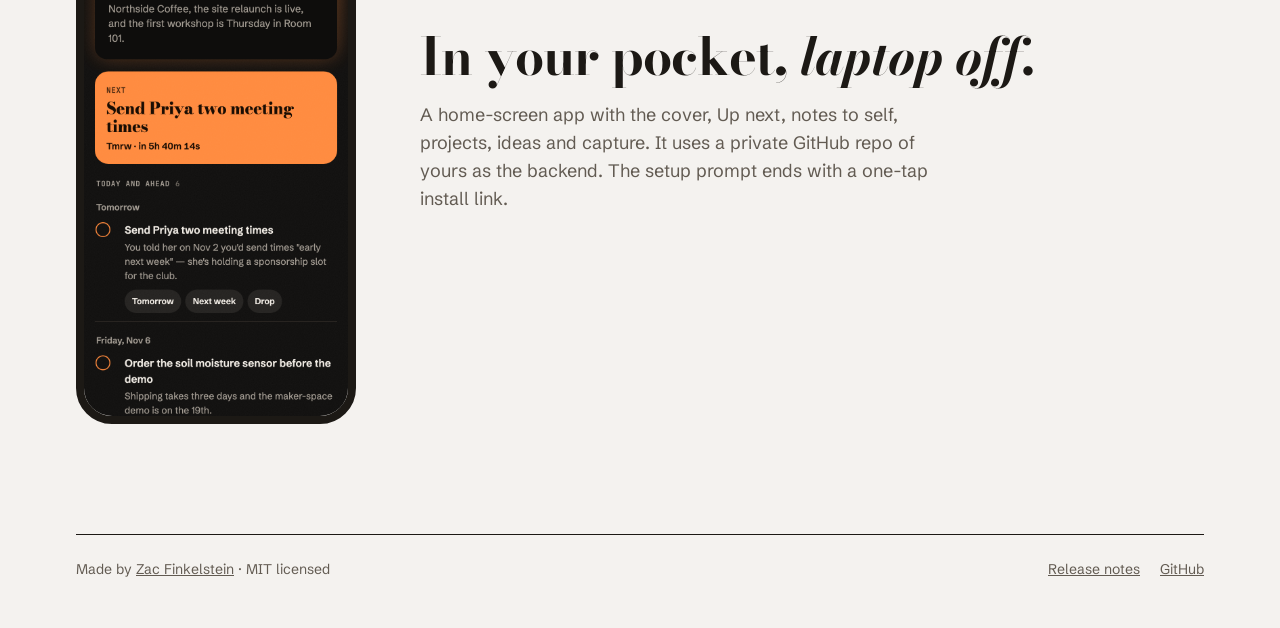
==== commit 93e8ec63: "No double-tap zoom on phones (touch-action: manipulation); pinch still works Co-Authored-By: Claude " ====
--- a/index.html
+++ b/index.html
@@ -11,6 +11,7 @@
 <link rel="preconnect" href="https://fonts.gstatic.com" crossorigin>
 <link href="https://fonts.googleapis.com/css2?family=Schibsted+Grotesk:wght@400;500;600;700&family=Bodoni+Moda:ital,opsz,wght@0,6..96,700;1,6..96,700&family=JetBrains+Mono:wght@500&display=swap" rel="stylesheet">
 <style>
+html { touch-action: manipulation; } /* no double-tap zoom; pinch still works */
 /* Brain light / dark, from app/theme.css. The hero shows real lines from example/, labelled by who wrote them. */
 :root { --bg: #f4f2ef; --tile: #ffffff; --tile-2: #f7f5f2; --line: #e4e0da; --ink: #1c1915; --muted: #625b52; --dim: #958d83;
   --accent: #e2621b; --accent-ink: #fff; --cover: #ffb547; --good: #1f8a4c; color-scheme: light dark;
